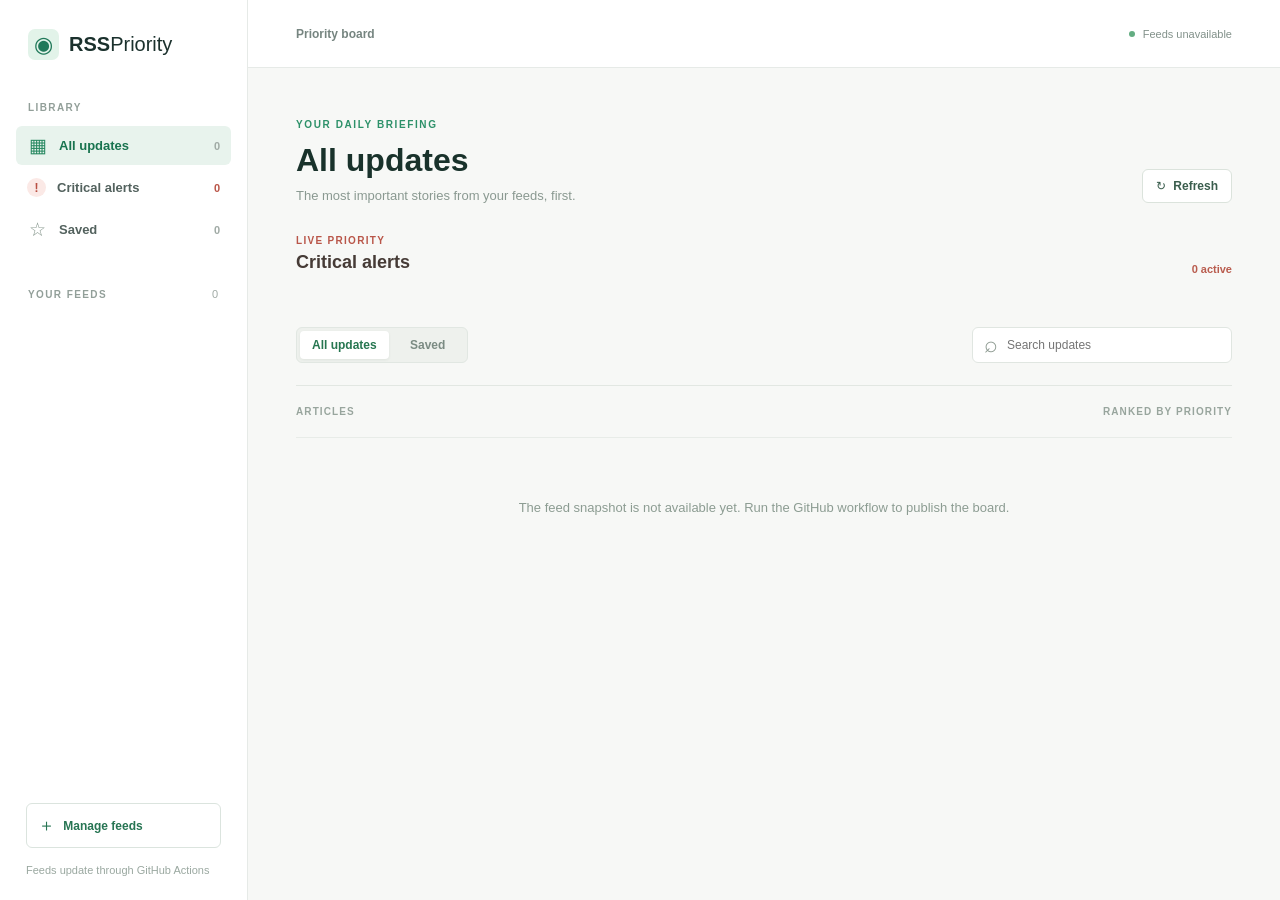
==== index.html @ d387be28 "add: mvp" ====
<!doctype html>
<html lang="en">
<head>
  <meta charset="utf-8">
  <meta name="viewport" content="width=device-width, initial-scale=1">
  <meta name="theme-color" content="#f7f8f6">
  <title>RSS Priority</title>
  <link rel="icon" href="assets/favicon.svg" type="image/svg+xml">
  <link rel="stylesheet" href="assets/style.css">
  <script src="assets/app.js" defer></script>
</head>
<body>
  <div class="app-shell">
    <aside class="sidebar" aria-label="Feed navigation">
      <a class="brand" href="./" aria-label="RSS Priority home"><span class="brand-mark" aria-hidden="true">◉</span><span>RSS<span class="brand-light">Priority</span></span></a>
      <div class="sidebar-label">LIBRARY</div>
      <nav class="primary-nav" aria-label="Views">
        <button class="nav-item active" type="button" data-view="all"><span class="nav-symbol" aria-hidden="true">▦</span><span>All updates</span><span class="nav-count" id="all-count">0</span></button>
        <button class="nav-item priority-nav" id="priority-nav" type="button"><span class="nav-symbol" aria-hidden="true">!</span><span>Critical alerts</span><span class="nav-count" id="pin-count">0</span></button>
        <button class="nav-item" type="button" data-view="saved"><span class="nav-symbol" aria-hidden="true">☆</span><span>Saved</span><span class="nav-count" id="saved-count">0</span></button>
      </nav>
      <div class="sidebar-heading"><span class="sidebar-label">YOUR FEEDS</span><span id="feed-count">0</span></div>
      <nav id="feed-list" class="feed-list" aria-label="Feeds"></nav>
      <div class="sidebar-bottom"><button id="manage-feeds" class="manage-button" type="button"><span aria-hidden="true">＋</span> Manage feeds</button><div class="sidebar-note">Feeds update through GitHub Actions</div></div>
    </aside>

    <div class="workspace">
      <header class="topbar"><span class="topbar-title">Priority board</span><span class="topbar-right"><span class="status-dot" aria-hidden="true"></span><span id="sync-status">Loading feeds</span></span></header>
      <main class="main-content">
        <div class="page-heading"><div><div class="eyebrow">YOUR DAILY BRIEFING</div><h1 id="page-title">All updates</h1><p id="page-subtitle">The most important stories from your feeds, first.</p></div><button class="refresh-button" id="refresh-button" type="button" title="Reload the published feed snapshot" aria-label="Reload feed snapshot">↻ <span>Refresh</span></button></div>
        <section id="critical-section" class="critical-section" aria-labelledby="critical-title"><div class="critical-heading"><div><div class="critical-eyebrow">LIVE PRIORITY</div><h2 id="critical-title">Critical alerts</h2></div><span id="critical-total" class="critical-total">0 active</span></div><div id="pin-list" class="pin-list"></div></section>
        <div class="toolbar"><div class="tabs" role="group" aria-label="Article filter"><button type="button" class="tab active" data-view="all">All updates</button><button type="button" class="tab" data-view="saved">Saved</button></div><label class="search"><span aria-hidden="true">⌕</span><input id="search-input" type="search" placeholder="Search updates" aria-label="Search updates"></label></div>
        <div class="list-heading"><span id="results-label">ARTICLES</span><span>RANKED BY PRIORITY</span></div>
        <div id="article-list" class="article-list" aria-live="polite"><div class="empty-state">Loading your feeds...</div></div>
      </main>
    </div>
  </div>

  <dialog id="manage-dialog" class="manage-dialog"><form method="dialog"><div class="dialog-head"><h2>Manage feeds</h2><button type="submit" class="close-button" aria-label="Close">×</button></div><p>Public RSS and Atom subscriptions are listed in <strong>config/feeds.json</strong>. Edit the JSON array and commit the change; GitHub Actions will rebuild the board.</p><pre>["https://example.com/feed.xml"]</pre><a class="dialog-link" href="https://github.com/BradleyBao/rss-priority/edit/main/config/feeds.json" target="_blank" rel="noopener noreferrer">Edit feed list on GitHub ↗</a><p class="dialog-footnote">Keep credentials out of this public file. Visitors can filter and save articles in this browser.</p></form></dialog>
</body>
</html>
---- assets/style.css ----
:root {
  font-family:Inter,ui-sans-serif,-apple-system,BlinkMacSystemFont,"Segoe UI",sans-serif;
  color:#202c2a;
  background:#f7f8f6;
  font-synthesis:none
}
* {
  box-sizing:border-box
}
body {
  margin:0
}
button,input {
  font:inherit
}
button {
  cursor:pointer
}
.app-shell {
  display:grid;
  grid-template-columns:248px minmax(0,1fr);
  min-height:100vh
}
.sidebar {
  display:flex;
  flex-direction:column;
  min-height:100vh;
  padding:29px 16px 22px;
  background:#fff;
  border-right:1px solid #e6eae7
}
.brand {
  display:flex;
  align-items:center;
  gap:10px;
  padding:0 12px 42px;
  text-decoration:none;
  color:#1b312d;
  font-size:20px;
  font-weight:800;
  letter-spacing:0
}
.brand-light {
  font-weight:500
}
.brand-mark {
  display:grid;
  place-items:center;
  width:31px;
  height:31px;
  border-radius:7px;
  background:#e2f3e9;
  color:#21795a;
  font-size:22px
}
.sidebar-label {
  padding:0 12px;
  color:#929f99;
  font-size:10px;
  font-weight:800;
  letter-spacing:1.4px
}
.primary-nav {
  display:grid;
  gap:3px;
  margin:13px 0 39px
}
.nav-item,.feed-item {
  display:flex;
  align-items:center;
  width:100%;
  min-height:39px;
  gap:11px;
  padding:0 11px;
  border:0;
  border-radius:6px;
  background:transparent;
  color:#53625e;
  text-align:left;
  font-size:13px;
  font-weight:600
}
.nav-item:hover,.feed-item:hover {
  background:#f3f7f4
}
.nav-item.active,.feed-item.active {
  background:#e8f3ed;
  color:#18734f
}
.nav-symbol {
  width:21px;
  color:#84958b;
  font-size:19px;
  text-align:center
}
.nav-item.active .nav-symbol {
  color:#278861
}
.priority-nav .nav-symbol {
  display:grid;
  place-items:center;
  width:19px;
  height:19px;
  border-radius:50%;
  background:#fbe9e6;
  color:#b94f42;
  font-size:12px;
  font-weight:800
}
.priority-nav .nav-count {
  color:#ba5548
}
.nav-count,.feed-item-count {
  margin-left:auto;
  color:#a0aaa5;
  font-size:11px;
  font-weight:600
}
.sidebar-heading {
  display:flex;
  justify-content:space-between;
  align-items:center;
  padding-right:13px;
  color:#a0aaa5;
  font-size:11px
}
.feed-list {
  display:grid;
  align-content:start;
  gap:2px;
  margin-top:10px
}
.feed-badge {
  display:grid;
  place-items:center;
  flex:none;
  width:23px;
  height:23px;
  border-radius:5px;
  background:#e6e9f4;
  color:#545f9d;
  font-size:11px;
  font-weight:800
}
.feed-item:nth-child(3n+2) .feed-badge {
  background:#fff0e5;
  color:#be7342
}
.feed-item:nth-child(3n) .feed-badge {
  background:#e8f2f1;
  color:#40807b
}
.feed-name {
  overflow:hidden;
  white-space:nowrap;
  text-overflow:ellipsis
}
.sidebar-bottom {
  margin-top:auto;
  padding:24px 10px 0
}
.manage-button {
  width:100%;
  padding:10px 11px;
  border:1px solid #dbe4de;
  border-radius:6px;
  background:#fff;
  color:#277553;
  text-align:left;
  font-size:12px;
  font-weight:700
}
.manage-button span {
  font-size:17px;
  vertical-align:-1px;
  margin-right:5px
}
.manage-button:hover {
  background:#f3f8f4
}
.sidebar-note {
  margin-top:15px;
  color:#9aa8a0;
  font-size:11px;
  line-height:1.4
}
.workspace {
  min-width:0
}
.topbar {
  display:flex;
  justify-content:space-between;
  align-items:center;
  height:68px;
  padding:0 48px;
  border-bottom:1px solid #e6eae7;
  background:#fff
}
.topbar-title {
  color:#768580;
  font-size:12px;
  font-weight:600
}
.topbar-right {
  display:flex;
  align-items:center;
  gap:8px;
  color:#82918a;
  font-size:11px
}
.status-dot {
  width:6px;
  height:6px;
  border-radius:50%;
  background:#63ad82
}
.main-content {
  max-width:1150px;
  margin:auto;
  padding:51px 48px 80px
}
.page-heading {
  display:flex;
  align-items:flex-end;
  justify-content:space-between;
  gap:20px;
  margin-bottom:32px
}
.eyebrow {
  margin-bottom:11px;
  color:#2d9169;
  font-size:10px;
  font-weight:800;
  letter-spacing:1.6px
}
h1 {
  margin:0;
  color:#19322b;
  font-size:32px;
  font-weight:750;
  line-height:1.2
}
#page-subtitle {
  margin:9px 0 0;
  color:#8a9991;
  font-size:13px
}
.refresh-button {
  display:flex;
  align-items:center;
  gap:7px;
  padding:9px 13px;
  border:1px solid #dbe3dc;
  border-radius:6px;
  background:#fff;
  color:#3a5d4d;
  font-size:12px;
  font-weight:700
}
.refresh-button:first-letter {
  font-size:17px
}
.refresh-button:hover {
  background:#edf5ee
}
.critical-section {
  margin-bottom:38px;
  scroll-margin-top:20px
}
.critical-heading {
  display:flex;
  align-items:end;
  justify-content:space-between;
  gap:16px;
  margin-bottom:14px
}
.critical-eyebrow {
  margin-bottom:5px;
  color:#b95649;
  font-size:10px;
  font-weight:800;
  letter-spacing:1.3px
}
.critical-heading h2 {
  margin:0;
  color:#463b36;
  font-size:18px;
  line-height:1.3
}
.critical-total {
  color:#b95c4e;
  font-size:11px;
  font-weight:700
}
.pin-list {
  display:grid;
  gap:8px
}
.pin {
  padding:15px 18px;
  border:1px solid #ecd5d0;
  border-left:3px solid #cc5c4c;
  border-radius:5px;
  background:#fff9f7
}
.pin-top {
  display:flex;
  align-items:center;
  gap:10px;
  flex-wrap:wrap
}
.pin-label {
  color:#bc5243;
  font-size:10px;
  font-weight:800;
  letter-spacing:.4px;
  text-transform:uppercase
}
.pin-id {
  color:#927c77;
  font-size:11px;
  font-weight:700
}
.pin h3 {
  margin:8px 0;
  font-size:15px;
  line-height:1.4
}
.pin h3 a {
  color:#403631;
  text-decoration:none
}
.pin h3 a:hover {
  color:#a94035;
  text-decoration:underline
}
.pin-meta {
  color:#9b8981;
  font-size:11px
}
.pin-empty {
  padding:16px 18px;
  border:1px solid #e2e9e2;
  border-radius:5px;
  background:#fff;
  color:#84938a;
  font-size:12px
}
.toolbar {
  display:flex;
  align-items:center;
  justify-content:space-between;
  gap:16px;
  padding-bottom:22px;
  border-bottom:1px solid #e2e7e2
}
.tabs {
  display:flex;
  gap:3px;
  padding:3px;
  border:1px solid #e1e7e2;
  border-radius:6px;
  background:#eef1ed
}
.tab {
  min-width:72px;
  padding:7px 12px;
  border:0;
  border-radius:4px;
  background:transparent;
  color:#7b8b83;
  font-size:12px;
  font-weight:700
}
.tab.active {
  background:#fff;
  color:#267650;
  box-shadow:0 1px 3px #1e3f2c12
}
.search {
  display:flex;
  align-items:center;
  gap:7px;
  width:min(260px,45%);
  min-height:36px;
  padding:0 11px;
  border:1px solid #e0e6e1;
  border-radius:6px;
  background:#fff;
  color:#8d9a91
}
.search span {
  font-size:23px;
  line-height:1
}
.search input {
  width:100%;
  min-width:0;
  border:0;
  outline:0;
  background:transparent;
  color:#263b30;
  font-size:12px
}
.search:focus-within {
  border-color:#4b9d72;
  box-shadow:0 0 0 2px #4b9d7224
}
.list-heading {
  display:flex;
  align-items:center;
  justify-content:space-between;
  height:51px;
  color:#98a59d;
  font-size:10px;
  font-weight:800;
  letter-spacing:1.1px
}
.article-list {
  border-top:1px solid #e8ece8
}
.article {
  display:grid;
  grid-template-columns:minmax(0,1fr) 32px;
  gap:12px;
  align-items:start;
  padding:23px 6px 24px 5px;
  border-bottom:1px solid #e8ece8
}
.article-meta {
  display:flex;
  align-items:center;
  gap:8px;
  flex-wrap:wrap;
  color:#a1aba5;
  font-size:11px;
  font-weight:600
}
.priority-tag {
  padding:3px 5px;
  border-radius:3px;
  background:#fff0de;
  color:#b57632;
  font-size:9px;
  font-weight:800;
  letter-spacing:.4px
}
.article-source {
  color:#36906a;
  font-weight:800
}
.article h2 {
  margin:8px 0 7px;
  font-size:16px;
  line-height:1.35;
  font-weight:750
}
.article h2 a {
  color:#243a32;
  text-decoration:none
}
.article h2 a:hover {
  color:#287c56;
  text-decoration:underline
}
.article p {
  max-width:680px;
  margin:0;
  color:#819087;
  font-size:12px;
  line-height:1.6
}
.icon-button {
  border:0;
  background:none;
  color:#a7b2a8
}
.icon-button {
  width:32px;
  height:32px;
  margin-top:12px;
  font-size:23px;
  line-height:1
}
.icon-button.selected {
  color:#df9953
}
.icon-button:hover {
  color:#267650
}
.empty-state {
  padding:60px 18px;
  text-align:center;
  color:#8c9c92;
  font-size:13px;
  line-height:1.6
}
.manage-dialog {
  width:min(440px,calc(100% - 32px));
  padding:25px;
  border:1px solid #dfe7e0;
  border-radius:8px;
  box-shadow:0 16px 60px #1b332429;
  color:#34443b
}
.manage-dialog::backdrop {
  background:#1d2e2770
}
.dialog-head {
  display:flex;
  justify-content:space-between;
  align-items:center
}
.dialog-head h2 {
  margin:0;
  font-size:19px;
  color:#19372b
}
.close-button {
  border:0;
  background:none;
  color:#88988e;
  font-size:25px
}
.manage-dialog p {
  font-size:13px;
  line-height:1.6;
  color:#65766b
}
.manage-dialog pre {
  overflow:auto;
  padding:14px;
  border-radius:5px;
  background:#eff4ef;
  color:#31523b;
  font-size:12px
}
.dialog-link {
  display:inline-block;
  margin-top:3px;
  padding:10px 13px;
  border-radius:5px;
  background:#247e57;
  color:#fff;
  text-decoration:none;
  font-size:12px;
  font-weight:700
}
.dialog-link:hover {
  background:#176848
}
.dialog-footnote {
  margin-bottom:0;
  font-size:11px!important;
  color:#9aa79d!important
}
@media(max-width:760px) {
  .app-shell {
    display:block
  }
  .sidebar {
    min-height:auto;
    padding:14px 16px 12px;
    border-right:0;
    border-bottom:1px solid #e5eae5
  }
  .brand {
    padding:0 0 14px;
    font-size:18px
  }
  .sidebar>.sidebar-label,.sidebar-heading {
    display:none
  }
  .feed-list {
    display:flex;
    overflow:auto;
    margin-top:8px
  }
  .feed-item {
    width:auto;
    min-width:max-content
  }
  .feed-item-count {
    display:none
  }
  .sidebar-bottom {
    padding:10px 0 0
  }
  .manage-button {
    width:auto
  }
  .sidebar-note {
    display:none
  }
  .primary-nav {
    display:flex;
    gap:5px;
    margin:0;
    overflow:auto
  }
  .nav-item {
    width:auto;
    min-width:max-content;
    padding:0 10px;
    font-size:12px
  }
  .nav-count {
    margin-left:3px
  }
  .topbar {
    height:45px;
    padding:0 20px
  }
  .main-content {
    padding:33px 20px 60px
  }
  .page-heading {
    margin-bottom:29px
  }
  h1 {
    font-size:28px
  }
  .article {
    grid-template-columns:minmax(0,1fr) 32px;
    gap:8px;
    padding:21px 0
  }
  .refresh-button span {
    display:none
  }
  .toolbar {
    align-items:stretch;
    flex-wrap:wrap
  }
  .tabs {
    flex:1
  }
  .tab {
    min-width:0;
    flex:1
  }
  .search {
    width:100%
  }
}
@media(max-width:400px) {
  .topbar-title {
    display:none
  }
  .topbar {
    justify-content:flex-end
  }
  .article h2 {
    font-size:15px
  }
  .page-heading {
    align-items:center
  }
  .refresh-button {
    padding:8px 10px
  }
}
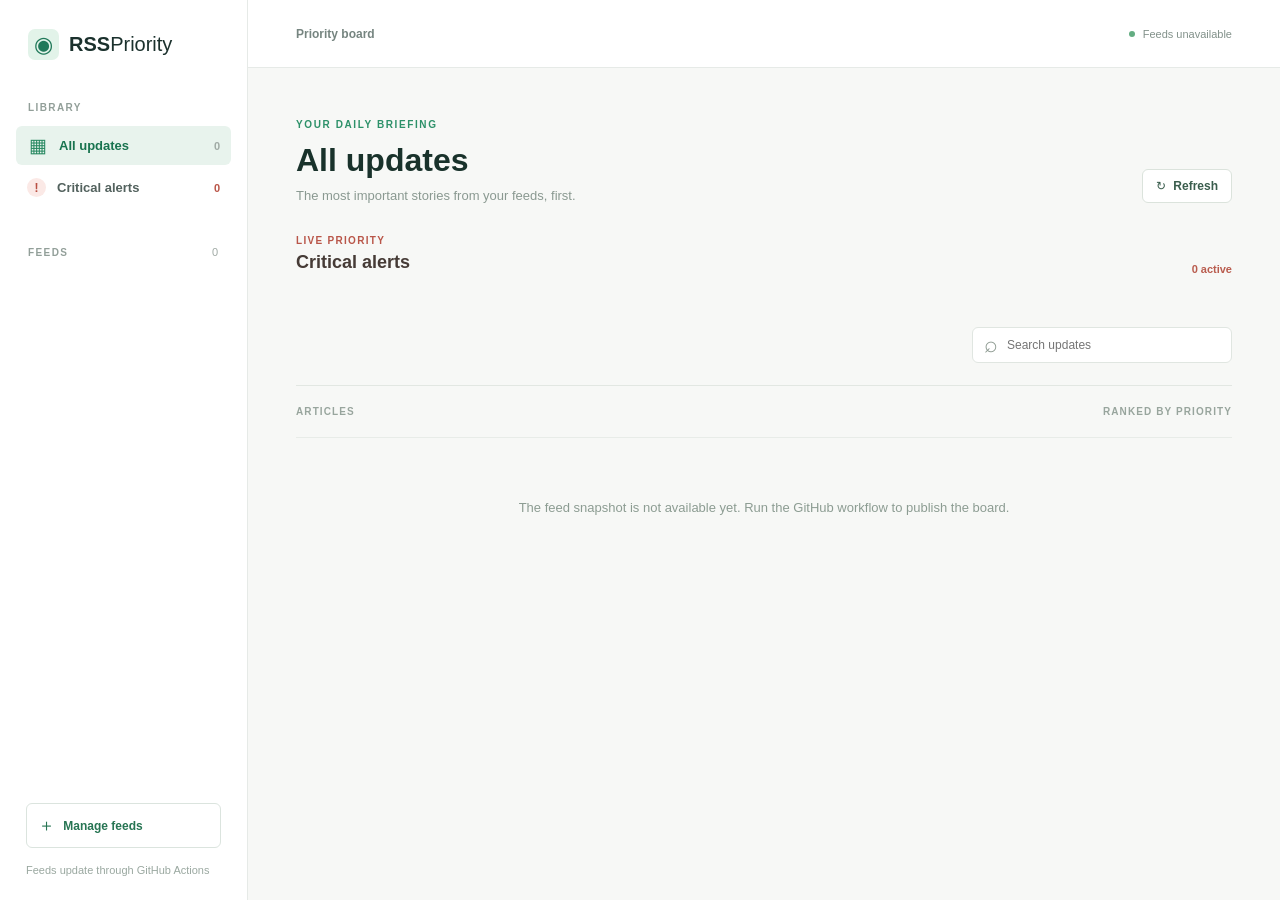
==== commit b98b09fb: "fix: multiple CVE in one page would cause multiple alerts" ====
--- a/index.html
+++ b/index.html
@@ -17,9 +17,8 @@
       <nav class="primary-nav" aria-label="Views">
         <button class="nav-item active" type="button" data-view="all"><span class="nav-symbol" aria-hidden="true">▦</span><span>All updates</span><span class="nav-count" id="all-count">0</span></button>
         <button class="nav-item priority-nav" id="priority-nav" type="button"><span class="nav-symbol" aria-hidden="true">!</span><span>Critical alerts</span><span class="nav-count" id="pin-count">0</span></button>
-        <button class="nav-item" type="button" data-view="saved"><span class="nav-symbol" aria-hidden="true">☆</span><span>Saved</span><span class="nav-count" id="saved-count">0</span></button>
       </nav>
-      <div class="sidebar-heading"><span class="sidebar-label">YOUR FEEDS</span><span id="feed-count">0</span></div>
+      <div class="sidebar-heading"><span class="sidebar-label">FEEDS</span><span id="feed-count">0</span></div>
       <nav id="feed-list" class="feed-list" aria-label="Feeds"></nav>
       <div class="sidebar-bottom"><button id="manage-feeds" class="manage-button" type="button"><span aria-hidden="true">＋</span> Manage feeds</button><div class="sidebar-note">Feeds update through GitHub Actions</div></div>
     </aside>
@@ -29,13 +28,13 @@
       <main class="main-content">
         <div class="page-heading"><div><div class="eyebrow">YOUR DAILY BRIEFING</div><h1 id="page-title">All updates</h1><p id="page-subtitle">The most important stories from your feeds, first.</p></div><button class="refresh-button" id="refresh-button" type="button" title="Reload the published feed snapshot" aria-label="Reload feed snapshot">↻ <span>Refresh</span></button></div>
         <section id="critical-section" class="critical-section" aria-labelledby="critical-title"><div class="critical-heading"><div><div class="critical-eyebrow">LIVE PRIORITY</div><h2 id="critical-title">Critical alerts</h2></div><span id="critical-total" class="critical-total">0 active</span></div><div id="pin-list" class="pin-list"></div></section>
-        <div class="toolbar"><div class="tabs" role="group" aria-label="Article filter"><button type="button" class="tab active" data-view="all">All updates</button><button type="button" class="tab" data-view="saved">Saved</button></div><label class="search"><span aria-hidden="true">⌕</span><input id="search-input" type="search" placeholder="Search updates" aria-label="Search updates"></label></div>
+        <div class="toolbar"><label class="search"><span aria-hidden="true">⌕</span><input id="search-input" type="search" placeholder="Search updates" aria-label="Search updates"></label></div>
         <div class="list-heading"><span id="results-label">ARTICLES</span><span>RANKED BY PRIORITY</span></div>
         <div id="article-list" class="article-list" aria-live="polite"><div class="empty-state">Loading your feeds...</div></div>
       </main>
     </div>
   </div>
 
-  <dialog id="manage-dialog" class="manage-dialog"><form method="dialog"><div class="dialog-head"><h2>Manage feeds</h2><button type="submit" class="close-button" aria-label="Close">×</button></div><p>Public RSS and Atom subscriptions are listed in <strong>config/feeds.json</strong>. Edit the JSON array and commit the change; GitHub Actions will rebuild the board.</p><pre>["https://example.com/feed.xml"]</pre><a class="dialog-link" href="https://github.com/BradleyBao/rss-priority/edit/main/config/feeds.json" target="_blank" rel="noopener noreferrer">Edit feed list on GitHub ↗</a><p class="dialog-footnote">Keep credentials out of this public file. Visitors can filter and save articles in this browser.</p></form></dialog>
+  <dialog id="manage-dialog" class="manage-dialog"><form method="dialog"><div class="dialog-head"><h2>Manage feeds</h2><button type="submit" class="close-button" aria-label="Close">×</button></div><p>Public RSS and Atom subscriptions are listed in <strong>config/feeds.json</strong>. Edit the JSON array and commit the change; GitHub Actions will rebuild the board.</p><pre>["https://example.com/feed.xml"]</pre><a class="dialog-link" href="https://github.com/BradleyBao/rss-priority/edit/main/config/feeds.json" target="_blank" rel="noopener noreferrer">Edit feed list on GitHub ↗</a><p class="dialog-footnote">Keep credentials out of this public file. Visitors can filter articles in this browser.</p></form></dialog>
 </body>
 </html>
--- a/assets/style.css
+++ b/assets/style.css
@@ -24,6 +24,7 @@
 .sidebar {
   display:flex;
   flex-direction:column;
+  min-width:0;
   min-height:100vh;
   padding:29px 16px 22px;
   background:#fff;
@@ -69,6 +70,7 @@
   display:flex;
   align-items:center;
   width:100%;
+  min-width:0;
   min-height:39px;
   gap:11px;
   padding:0 11px;
@@ -126,7 +128,9 @@
 }
 .feed-list {
   display:grid;
+  grid-template-columns:minmax(0,1fr);
   align-content:start;
+  min-width:0;
   gap:2px;
   margin-top:10px
 }
@@ -151,9 +155,14 @@
   color:#40807b
 }
 .feed-name {
+  flex:1;
+  min-width:0;
   overflow:hidden;
   white-space:nowrap;
   text-overflow:ellipsis
+}
+.feed-item-count {
+  flex:none
 }
 .sidebar-bottom {
   margin-top:auto;
@@ -319,7 +328,8 @@
 .pin-id {
   color:#927c77;
   font-size:11px;
-  font-weight:700
+  font-weight:700;
+  overflow-wrap:anywhere
 }
 .pin h3 {
   margin:8px 0;
@@ -349,33 +359,10 @@
 .toolbar {
   display:flex;
   align-items:center;
-  justify-content:space-between;
+  justify-content:flex-end;
   gap:16px;
   padding-bottom:22px;
   border-bottom:1px solid #e2e7e2
-}
-.tabs {
-  display:flex;
-  gap:3px;
-  padding:3px;
-  border:1px solid #e1e7e2;
-  border-radius:6px;
-  background:#eef1ed
-}
-.tab {
-  min-width:72px;
-  padding:7px 12px;
-  border:0;
-  border-radius:4px;
-  background:transparent;
-  color:#7b8b83;
-  font-size:12px;
-  font-weight:700
-}
-.tab.active {
-  background:#fff;
-  color:#267650;
-  box-shadow:0 1px 3px #1e3f2c12
 }
 .search {
   display:flex;
@@ -420,10 +407,6 @@
   border-top:1px solid #e8ece8
 }
 .article {
-  display:grid;
-  grid-template-columns:minmax(0,1fr) 32px;
-  gap:12px;
-  align-items:start;
   padding:23px 6px 24px 5px;
   border-bottom:1px solid #e8ece8
 }
@@ -469,24 +452,6 @@
   color:#819087;
   font-size:12px;
   line-height:1.6
-}
-.icon-button {
-  border:0;
-  background:none;
-  color:#a7b2a8
-}
-.icon-button {
-  width:32px;
-  height:32px;
-  margin-top:12px;
-  font-size:23px;
-  line-height:1
-}
-.icon-button.selected {
-  color:#df9953
-}
-.icon-button:hover {
-  color:#267650
 }
 .empty-state {
   padding:60px 18px;
@@ -578,7 +543,8 @@
   }
   .feed-item {
     width:auto;
-    min-width:max-content
+    max-width:180px;
+    flex:none
   }
   .feed-item-count {
     display:none
@@ -621,8 +587,6 @@
     font-size:28px
   }
   .article {
-    grid-template-columns:minmax(0,1fr) 32px;
-    gap:8px;
     padding:21px 0
   }
   .refresh-button span {
@@ -632,13 +596,6 @@
     align-items:stretch;
     flex-wrap:wrap
   }
-  .tabs {
-    flex:1
-  }
-  .tab {
-    min-width:0;
-    flex:1
-  }
   .search {
     width:100%
   }
